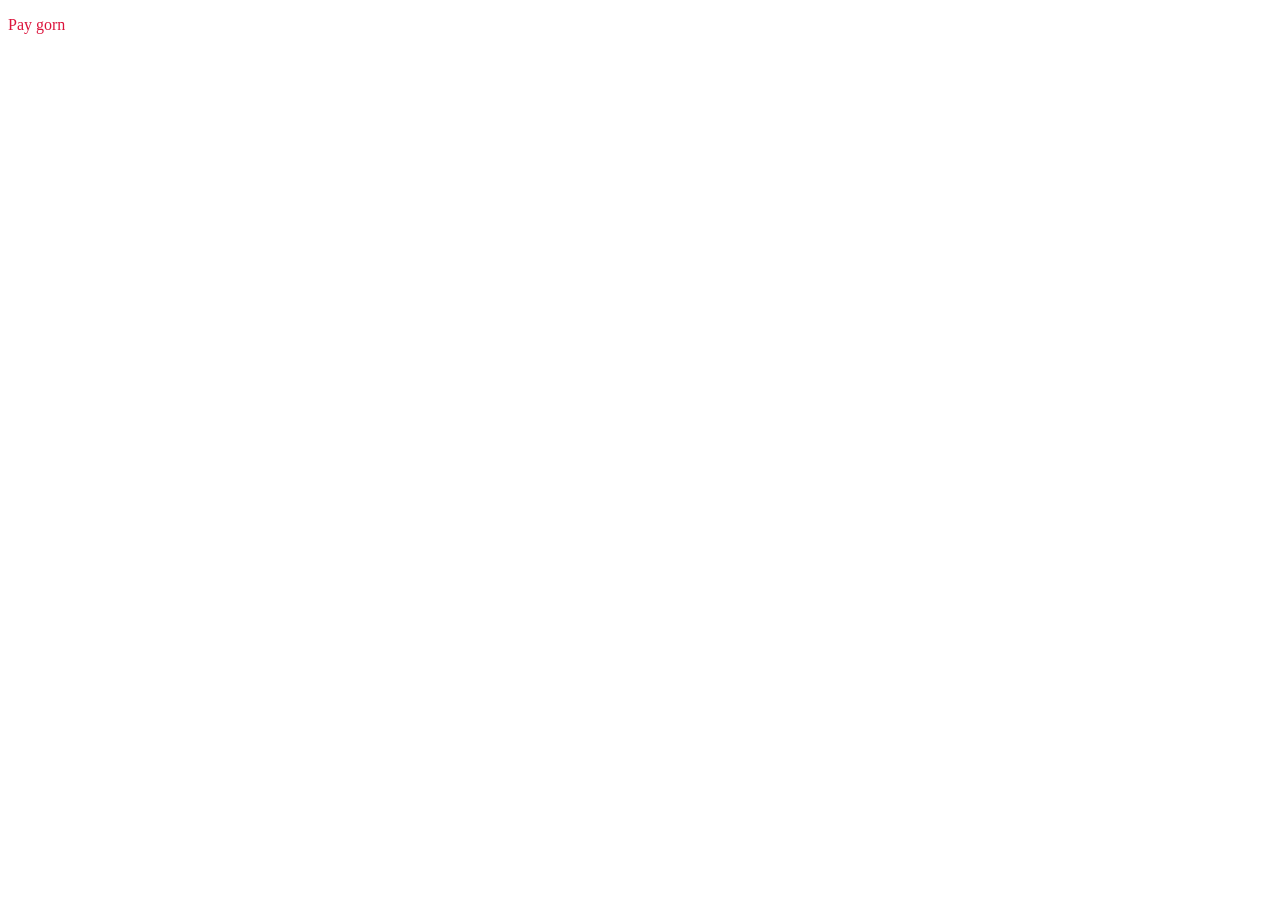
==== index.html @ 98b53027 "template" ====
<!DOCTYPE html>
<html lang="en">
<head>
    <link rel="stylesheet" href="style.css">
    <meta charset="UTF-8">
    <meta name="viewport" content="width=device-width, initial-scale=1.0">
    <title>Home</title>
</head>
<body>
    <p>Pay gorn</p>
    <script src="script.js"></script>
</body>
</html>
---- style.css ----
p
{
    color: crimson;
}
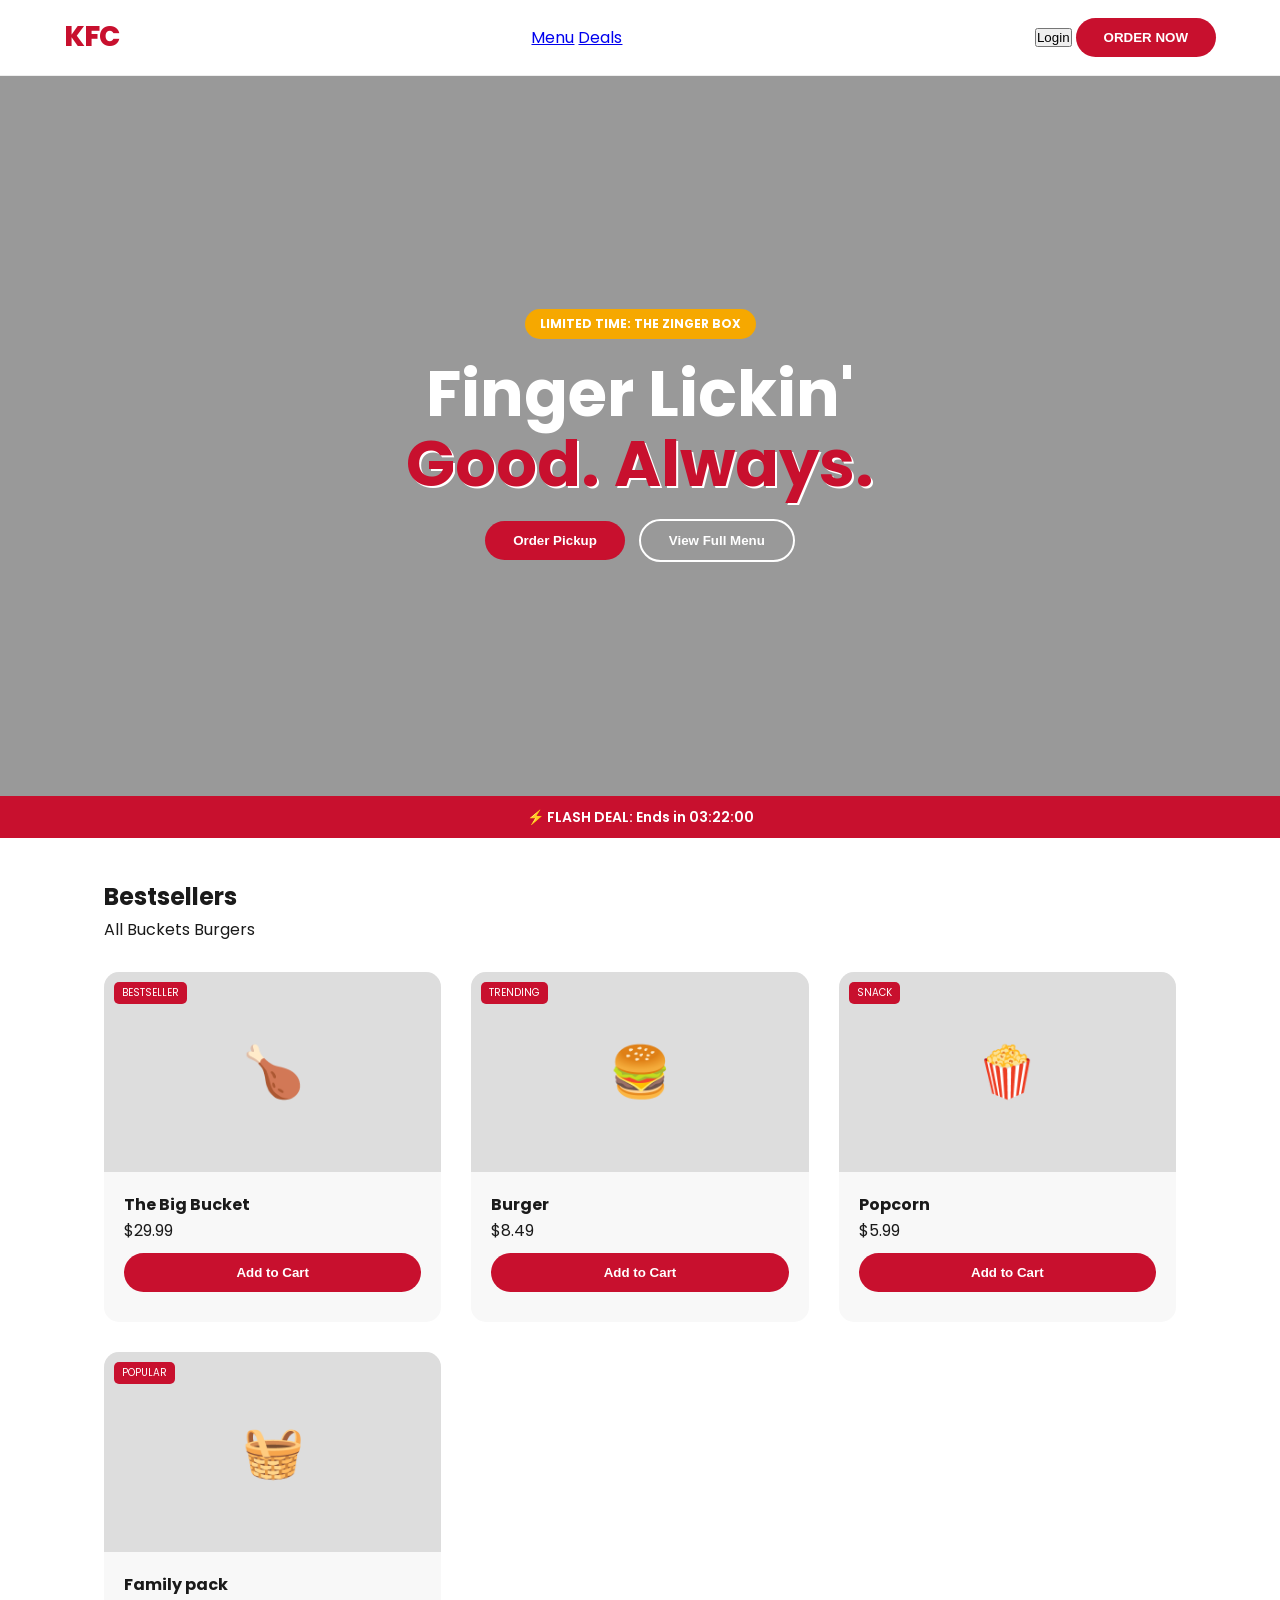
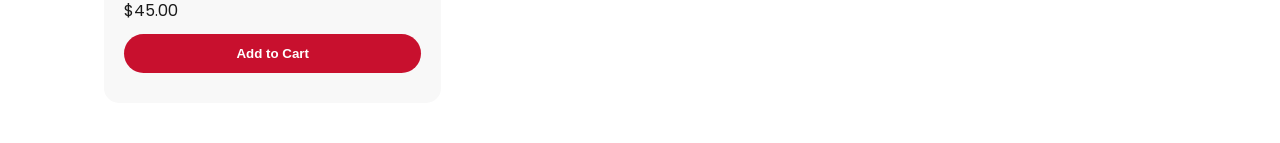
==== commit 3a94f7aa: "update index/css/js" ====
--- a/index.html
+++ b/index.html
@@ -1,13 +1,68 @@
 <!DOCTYPE html>
 <html lang="en">
 <head>
-    <link rel="stylesheet" href="style.css">
     <meta charset="UTF-8">
     <meta name="viewport" content="width=device-width, initial-scale=1.0">
-    <title>Home</title>
+    <title>KFC | Premium Ordering Experience</title>
+    <link rel="stylesheet" href="style.css">
+    <link href="https://fonts.googleapis.com/css2?family=Poppins:wght@400;600;800&display=swap" rel="stylesheet">
 </head>
 <body>
-    <p>Pay gorn</p>
+
+    <nav class="navbar">
+        <div class="nav-content">
+            <div class="logo">KFC</div>
+            <div class="nav-links">
+                <a href="#menu">Menu</a>
+                <a href="#deals">Deals</a>
+            </div>
+            <div class="nav-auth" id="auth-zone">
+                <button onclick="openLogin()" class="btn-text">Login</button>
+                <button class="btn-red">ORDER NOW</button>
+            </div>
+        </div>
+    </nav>
+
+    <header class="hero">
+        <div class="hero-overlay">
+            <span class="badge">LIMITED TIME: THE ZINGER BOX</span>
+            <h1>Finger Lickin' <br><span class="text-red">Good. Always.</span></h1>
+            <div class="dual-cta">
+                <button class="btn-red shadow">Order Pickup</button>
+                <button class="btn-outline">View Full Menu</button>
+            </div>
+        </div>
+    </header>
+
+    <div class="urgency-bar">
+        <p>⚡ FLASH DEAL: Ends in <span id="timer">03:22:00</span></p>
+    </div>
+
+    <main id="menu" class="container">
+        <div class="section-header">
+            <h2>Bestsellers</h2>
+            <div class="filter-tabs">
+                <span class="active">All</span>
+                <span>Buckets</span>
+                <span>Burgers</span>
+            </div>
+        </div>
+        
+        <div class="product-grid" id="product-list">
+            </div>
+    </main>
+
+    <div id="loginModal" class="modal">
+        <div class="modal-content">
+            <h3>Welcome Back, Colonel</h3>
+            <p>Use <strong>user1</strong> / <strong>password</strong></p>
+            <input type="text" id="username" placeholder="Username">
+            <input type="password" id="password" placeholder="Password">
+            <button onclick="handleLogin()" class="btn-red block">Sign In</button>
+            <button onclick="closeLogin()" class="btn-text">Cancel</button>
+        </div>
+    </div>
+
     <script src="script.js"></script>
 </body>
 </html>
--- a/style.css
+++ b/style.css
@@ -1,4 +1,58 @@
-p
-{
-    color: crimson;
+:root {
+    --red: #C8102E;
+    --dark-red: #9a0f24;
+    --gold: #F6A800;
+    --bg: #ffffff;
+    --card-bg: #f8f8f8;
+    --text: #1a1a1a;
+}
+
+* { box-sizing: border-box; margin: 0; padding: 0; }
+body { font-family: 'Poppins', sans-serif; background: var(--bg); color: var(--text); line-height: 1.6; }
+
+/* Sticky Nav */
+.navbar {
+    position: sticky; top: 0; background: rgba(255,255,255,0.95);
+    backdrop-filter: blur(10px); z-index: 1000; padding: 15px 5%;
+    border-bottom: 1px solid #eee;
+}
+.nav-content { display: flex; justify-content: space-between; align-items: center; max-width: 1200px; margin: auto; }
+.logo { font-weight: 800; font-size: 28px; color: var(--red); letter-spacing: -1px; }
+
+/* Hero */
+.hero {
+    height: 80vh; background: url('https://images.unsplash.com/photo-15133703210a4-56bb08fbd76a?auto=format&fit=crop&q=80&w=2000') center/cover;
+    display: flex; align-items: center; justify-content: center; text-align: center; color: white;
+}
+.hero-overlay { background: rgba(0,0,0,0.4); width: 100%; height: 100%; display: flex; flex-direction: column; justify-content: center; align-items: center; padding: 20px; }
+.hero h1 { font-size: 4rem; margin: 20px 0; line-height: 1.1; }
+.text-red { color: var(--red); text-shadow: 2px 2px 0px #fff; }
+
+/* Components */
+.btn-red { background: var(--red); color: white; border: none; padding: 12px 28px; border-radius: 50px; font-weight: 600; cursor: pointer; transition: 0.3s; }
+.btn-red:hover { background: var(--dark-red); transform: translateY(-2px); }
+.btn-outline { background: transparent; border: 2px solid white; color: white; padding: 12px 28px; border-radius: 50px; font-weight: 600; cursor: pointer; margin-left: 10px; }
+.badge { background: var(--gold); padding: 5px 15px; border-radius: 20px; font-size: 12px; font-weight: 700; }
+
+.urgency-bar { background: var(--red); color: white; text-align: center; padding: 10px; font-weight: 600; font-size: 14px; }
+
+/* Responsive Grid */
+.container { max-width: 1200px; margin: 40px auto; padding: 0 5%; }
+.product-grid { display: grid; grid-template-columns: repeat(auto-fill, minmax(280px, 1fr)); gap: 30px; margin-top: 30px; }
+
+.card { background: var(--card-bg); border-radius: 15px; overflow: hidden; transition: 0.3s; position: relative; }
+.card:hover { transform: scale(1.02); box-shadow: 0 10px 20px rgba(0,0,0,0.05); }
+.card-img { height: 200px; background: #ddd; display: flex; align-items: center; justify-content: center; font-size: 50px; }
+.card-info { padding: 20px; }
+.card-tag { position: absolute; top: 10px; left: 10px; background: var(--red); color: white; font-size: 10px; padding: 3px 8px; border-radius: 5px; }
+
+/* Modal */
+.modal { display: none; position: fixed; z-index: 2000; left: 0; top: 0; width: 100%; height: 100%; background: rgba(0,0,0,0.8); }
+.modal-content { background: white; width: 90%; max-width: 400px; margin: 15vh auto; padding: 40px; border-radius: 20px; text-align: center; }
+.block { width: 100%; margin: 10px 0; }
+input { width: 100%; padding: 12px; margin: 10px 0; border: 1px solid #ddd; border-radius: 8px; }
+
+@media (max-width: 768px) {
+    .hero h1 { font-size: 2.5rem; }
+    .nav-links { display: none; }
 }
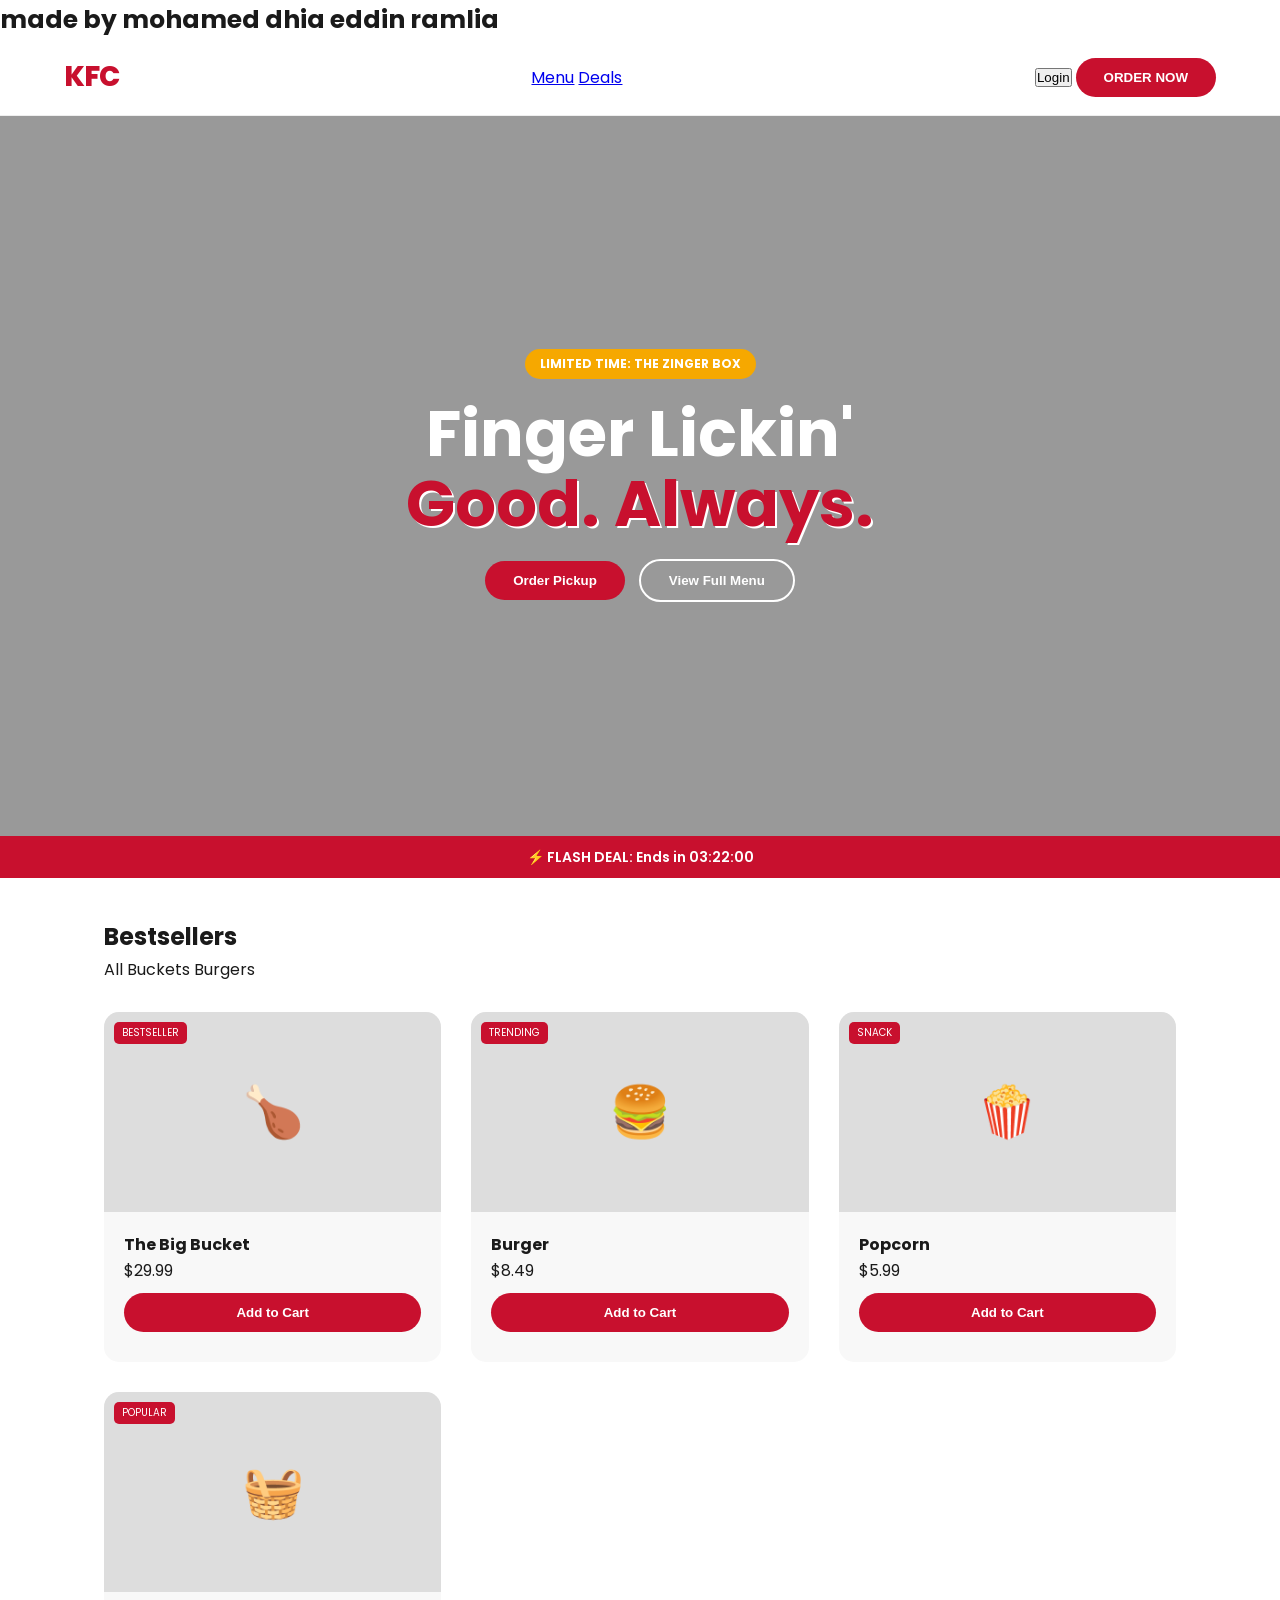
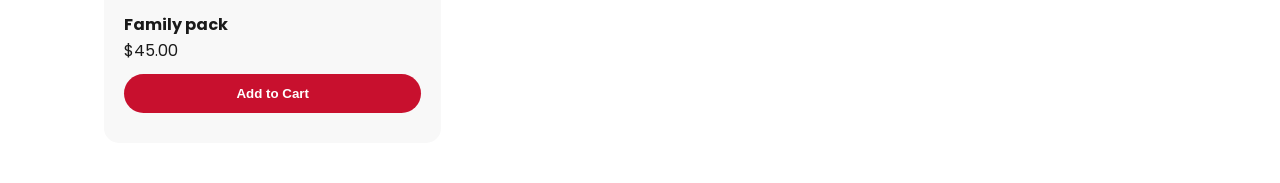
==== commit 05e8df0f: "final meal" ====
--- a/index.html
+++ b/index.html
@@ -8,7 +8,7 @@
     <link href="https://fonts.googleapis.com/css2?family=Poppins:wght@400;600;800&display=swap" rel="stylesheet">
 </head>
 <body>
-
+    <h1 style="font-size: 25px;">made by mohamed dhia eddin ramlia</h1>
     <nav class="navbar">
         <div class="nav-content">
             <div class="logo">KFC</div>
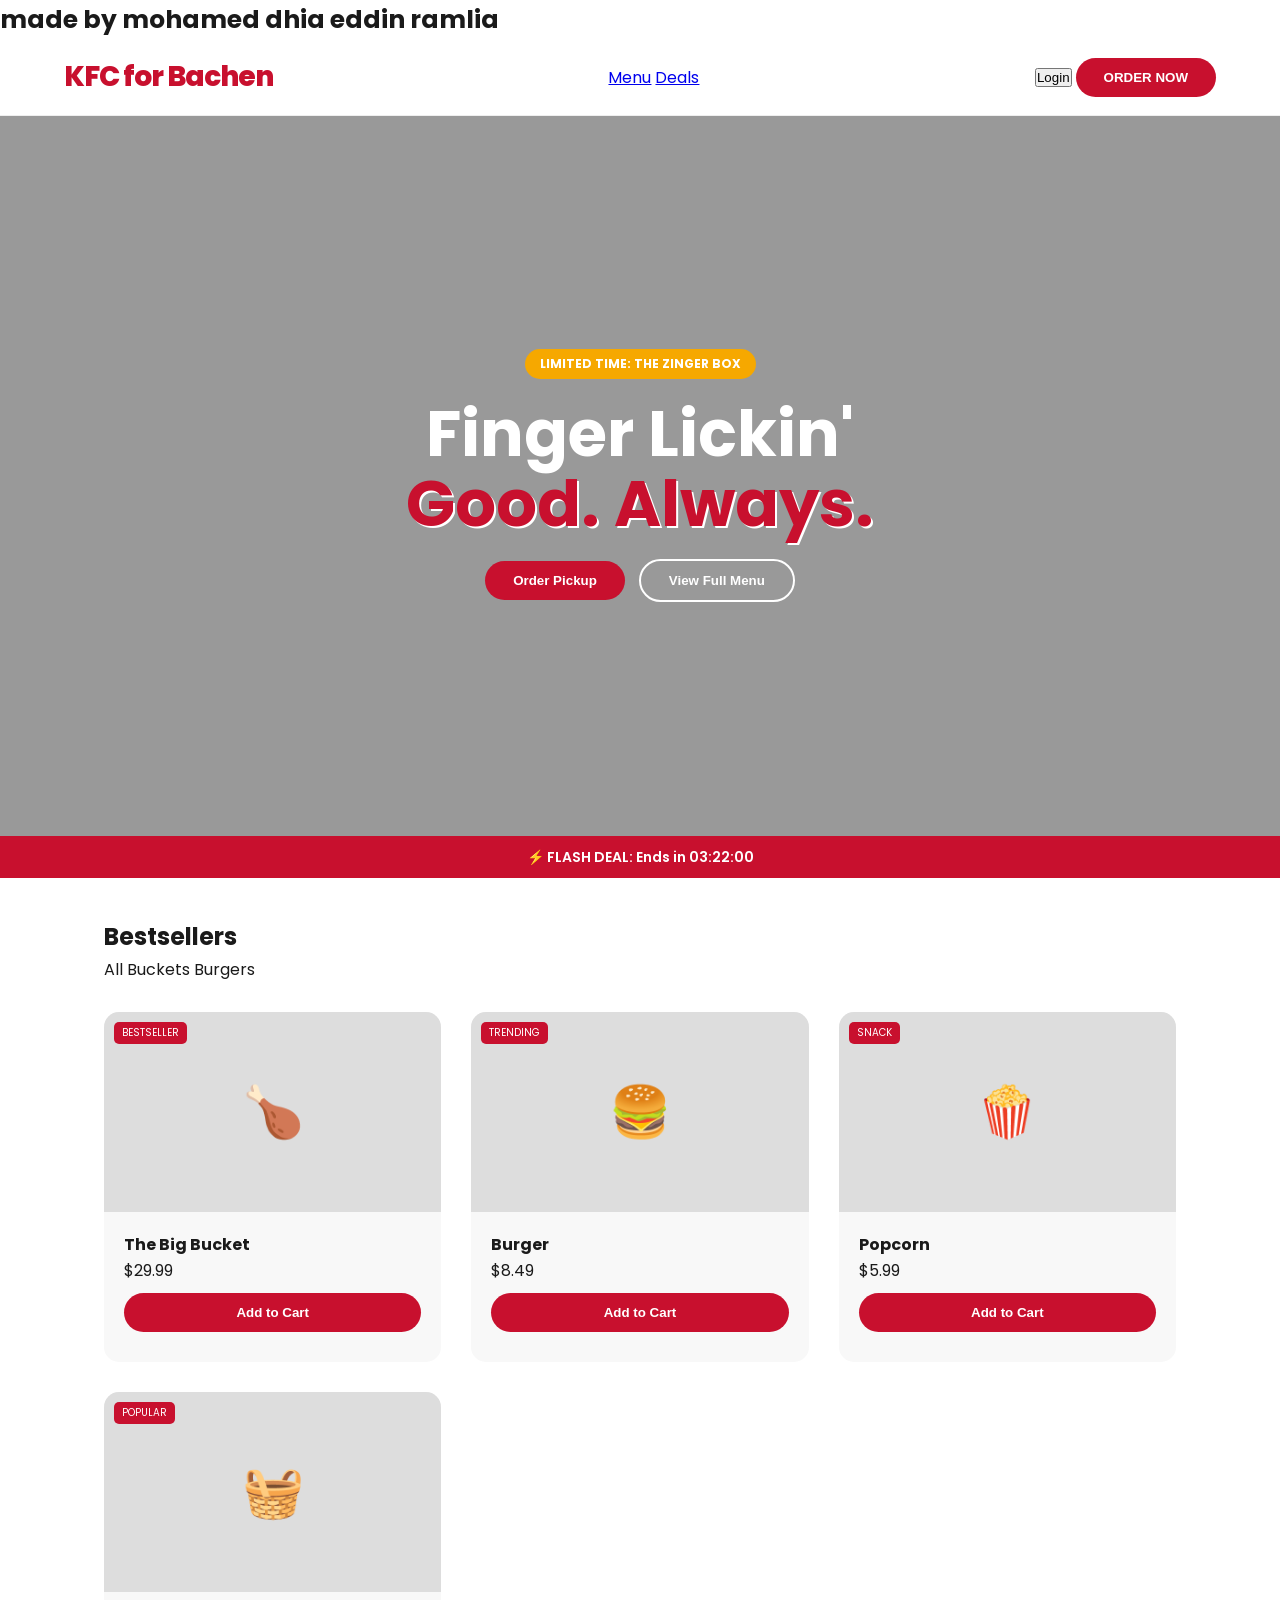
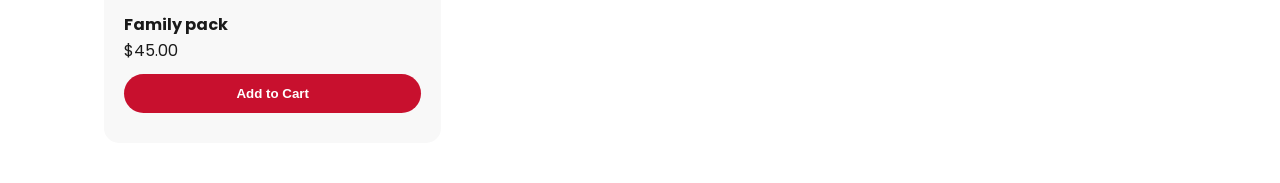
==== commit 7c0e6f66: "final boss" ====
--- a/index.html
+++ b/index.html
@@ -11,7 +11,7 @@
     <h1 style="font-size: 25px;">made by mohamed dhia eddin ramlia</h1>
     <nav class="navbar">
         <div class="nav-content">
-            <div class="logo">KFC</div>
+            <div class="logo">KFC for Bachen</div>
             <div class="nav-links">
                 <a href="#menu">Menu</a>
                 <a href="#deals">Deals</a>
@@ -54,7 +54,7 @@
 
     <div id="loginModal" class="modal">
         <div class="modal-content">
-            <h3>Welcome Back, Colonel</h3>
+            <h3>Welcome Back, Bachen</h3>
             <p>Use <strong>user1</strong> / <strong>password</strong></p>
             <input type="text" id="username" placeholder="Username">
             <input type="password" id="password" placeholder="Password">
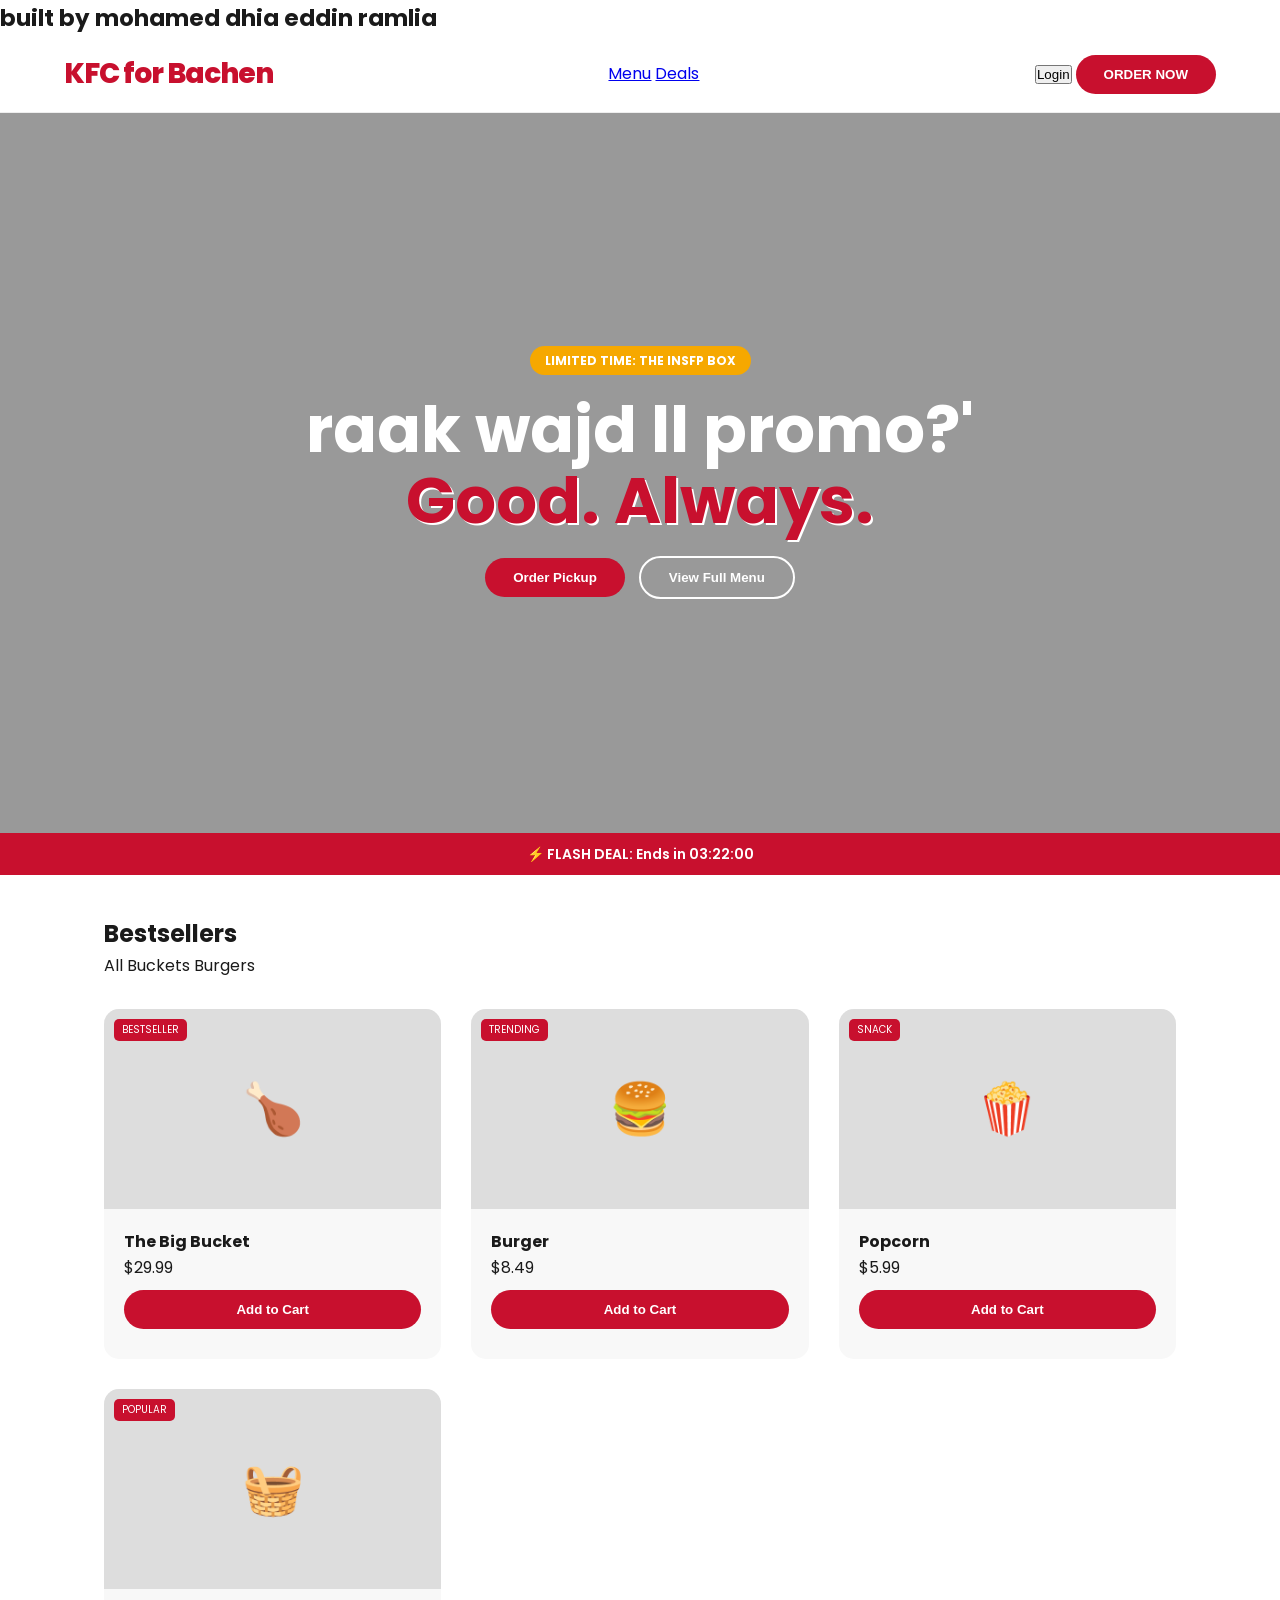
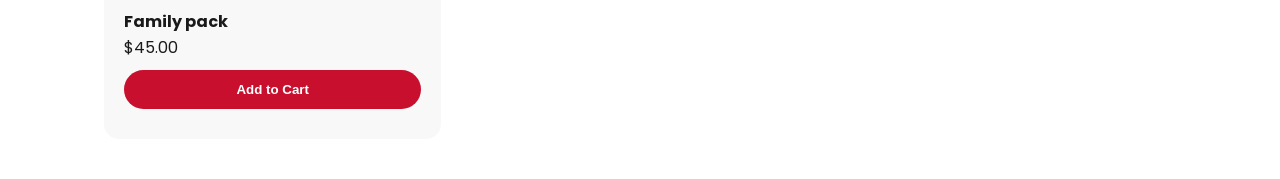
==== commit 9bee4d81: "Update index.html" ====
--- a/index.html
+++ b/index.html
@@ -8,7 +8,7 @@
     <link href="https://fonts.googleapis.com/css2?family=Poppins:wght@400;600;800&display=swap" rel="stylesheet">
 </head>
 <body>
-    <h1 style="font-size: 25px;">made by mohamed dhia eddin ramlia</h1>
+    <h1 style="font-size: 23px;">built by mohamed dhia eddin ramlia</h1>
     <nav class="navbar">
         <div class="nav-content">
             <div class="logo">KFC for Bachen</div>
@@ -25,8 +25,8 @@
 
     <header class="hero">
         <div class="hero-overlay">
-            <span class="badge">LIMITED TIME: THE ZINGER BOX</span>
-            <h1>Finger Lickin' <br><span class="text-red">Good. Always.</span></h1>
+            <span class="badge">LIMITED TIME: THE INSFP BOX</span>
+            <h1> raak wajd ll promo?' <br><span class="text-red">Good. Always.</span></h1>
             <div class="dual-cta">
                 <button class="btn-red shadow">Order Pickup</button>
                 <button class="btn-outline">View Full Menu</button>
@@ -65,4 +65,4 @@
 
     <script src="script.js"></script>
 </body>
-</html>+</html>
